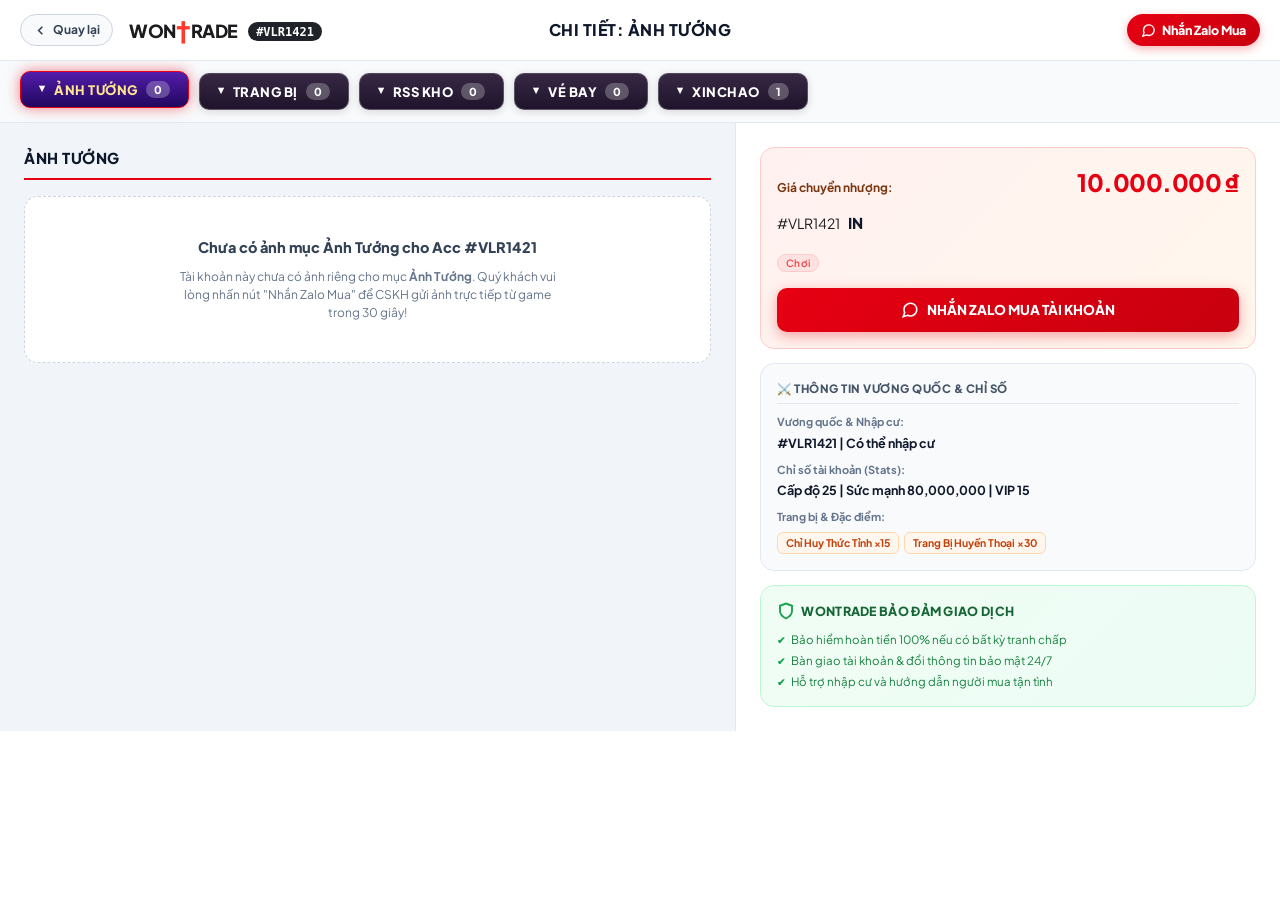
==== account/index.html @ 5abb7a04 "Add files via upload" ====
<!DOCTYPE html>
<html lang="vi">
<head>
  <meta charset="UTF-8">
  <title>Đang chuyển hướng...</title>
  <script>
    (function() {
      var path = window.location.pathname;
      var search = window.location.search;
      var params = new URLSearchParams(search);
      var id = params.get('id');

      // Bắt trường hợp người dùng gõ /account/VLR2372 trực tiếp
      var match = path.match(/\/account\/([a-zA-Z0-9]+)/i);
      if (match && match[1] && match[1].toLowerCase() !== 'index.html') {
        var pathId = match[1];
        if (!pathId.toUpperCase().startsWith('VLR')) {
          pathId = 'VLR' + pathId;
        }
        params.set('id', pathId);
      } else if (id && !id.toUpperCase().startsWith('VLR')) {
        params.set('id', 'VLR' + id);
      }

      var queryString = params.toString() ? ('?' + params.toString()) : '';
      window.location.replace('../account.html' + queryString);
    })();
  </script>
</head>
<body style="font-family: sans-serif; text-align: center; padding: 50px;">
  <p>Đang chuyển đến trang chi tiết tài khoản...</p>
</body>
</html>
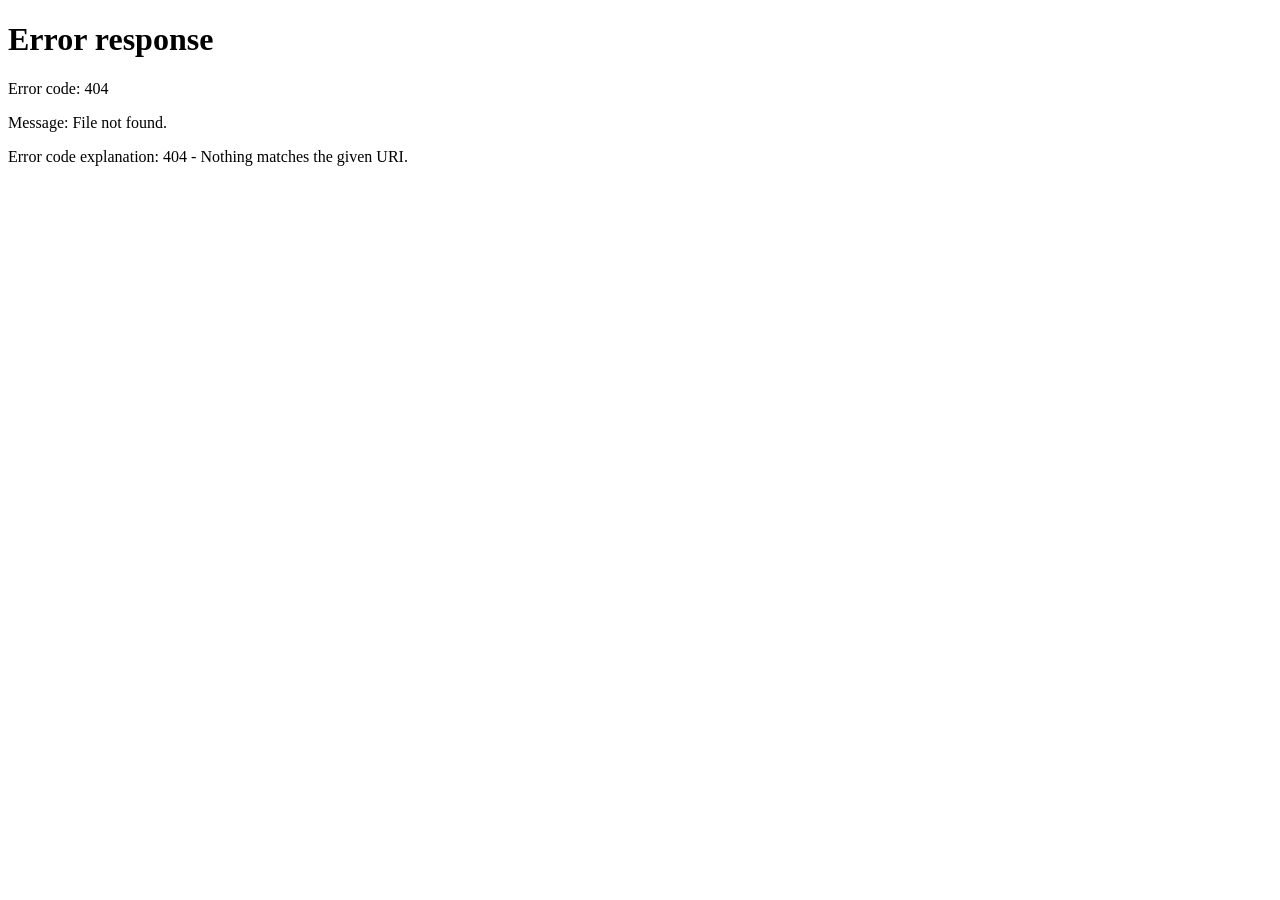
==== commit 96d9f253: "Add files via upload" ====
--- a/account/index.html
+++ b/account/index.html
@@ -10,24 +10,24 @@
       var params = new URLSearchParams(search);
       var id = params.get('id');
 
-      // Bắt trường hợp người dùng gõ /account/VLR2372 trực tiếp
-      var match = path.match(/\/account\/([a-zA-Z0-9]+)/i);
+      var match = path.match(/\/(?:account|detail)\/([a-zA-Z0-9]+)/i);
       if (match && match[1] && match[1].toLowerCase() !== 'index.html') {
-        var pathId = match[1];
-        if (!pathId.toUpperCase().startsWith('VLR')) {
-          pathId = 'VLR' + pathId;
-        }
-        params.set('id', pathId);
-      } else if (id && !id.toUpperCase().startsWith('VLR')) {
-        params.set('id', 'VLR' + id);
+        var cleanId = match[1].replace(/^[#vlrVLR]+/i, '');
+        window.location.replace('/acc/' + cleanId);
+        return;
       }
 
-      var queryString = params.toString() ? ('?' + params.toString()) : '';
-      window.location.replace('../account.html' + queryString);
+      if (id) {
+        var cleanId = id.replace(/^[#vlrVLR]+/i, '');
+        window.location.replace('/acc/' + cleanId);
+        return;
+      }
+
+      window.location.replace('/index.html');
     })();
   </script>
 </head>
 <body style="font-family: sans-serif; text-align: center; padding: 50px;">
-  <p>Đang chuyển đến trang chi tiết tài khoản...</p>
+  <p>Đang chuyển hướng...</p>
 </body>
 </html>
